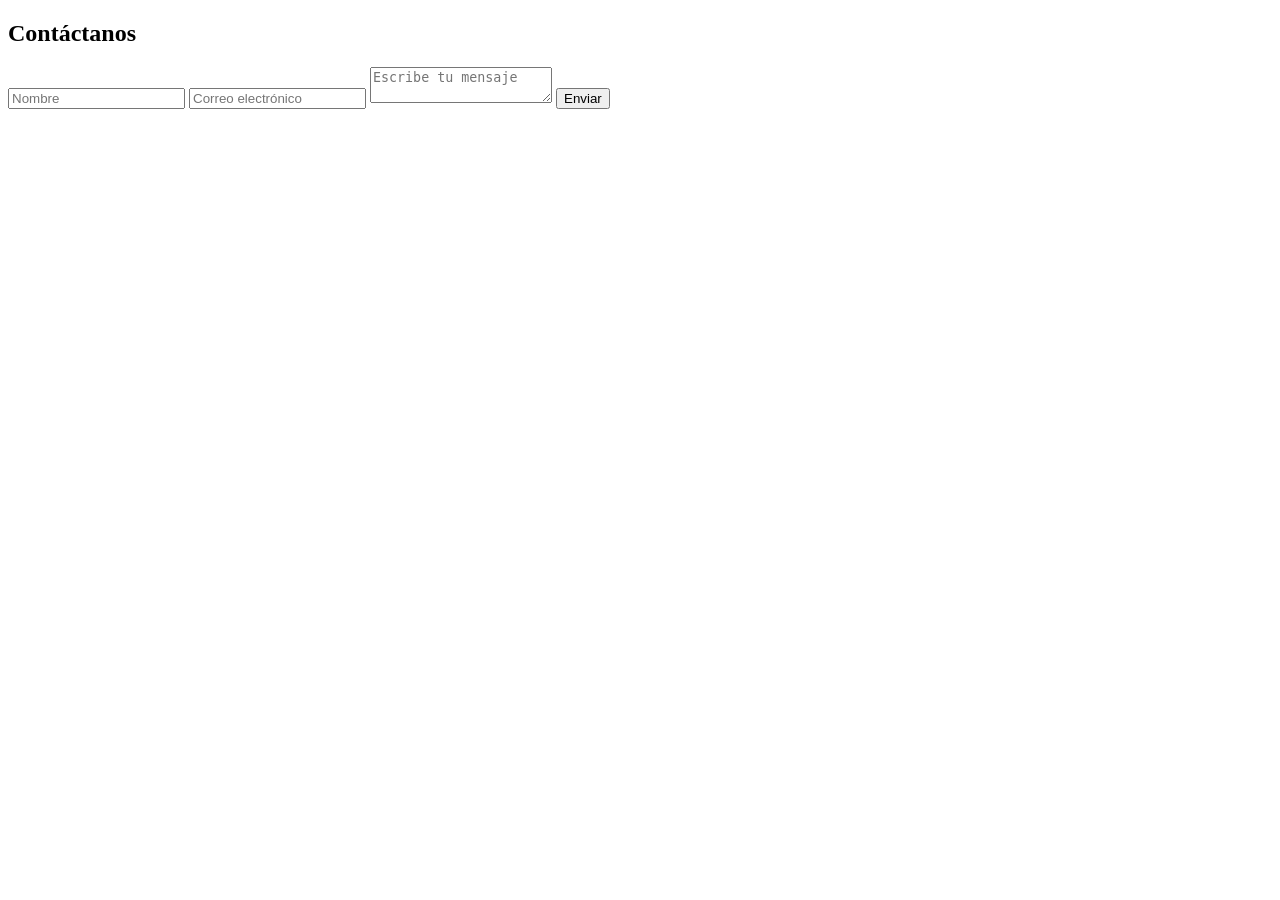
==== contacto.html @ c509b060 "Subiendo AgendaPro completo" ====
<!DOCTYPE html>
<html lang="es">
<head>
  <meta charset="UTF-8">
  <meta name="viewport" content="width=device-width, initial-scale=1.0">
  <title>Contacto | AgendaPro</title>
  <link rel="stylesheet" href="css/styles.css">
</head>
<body>

<section class="contact-section">
  <div class="container contact-box">

    <h2>Contáctanos</h2>

    <form>
      <input type="text" placeholder="Nombre" required>
      <input type="email" placeholder="Correo electrónico" required>
      <textarea placeholder="Escribe tu mensaje"></textarea>
      <button class="btn primary">Enviar</button>
    </form>

  </div>
</section>

</body>
</html>
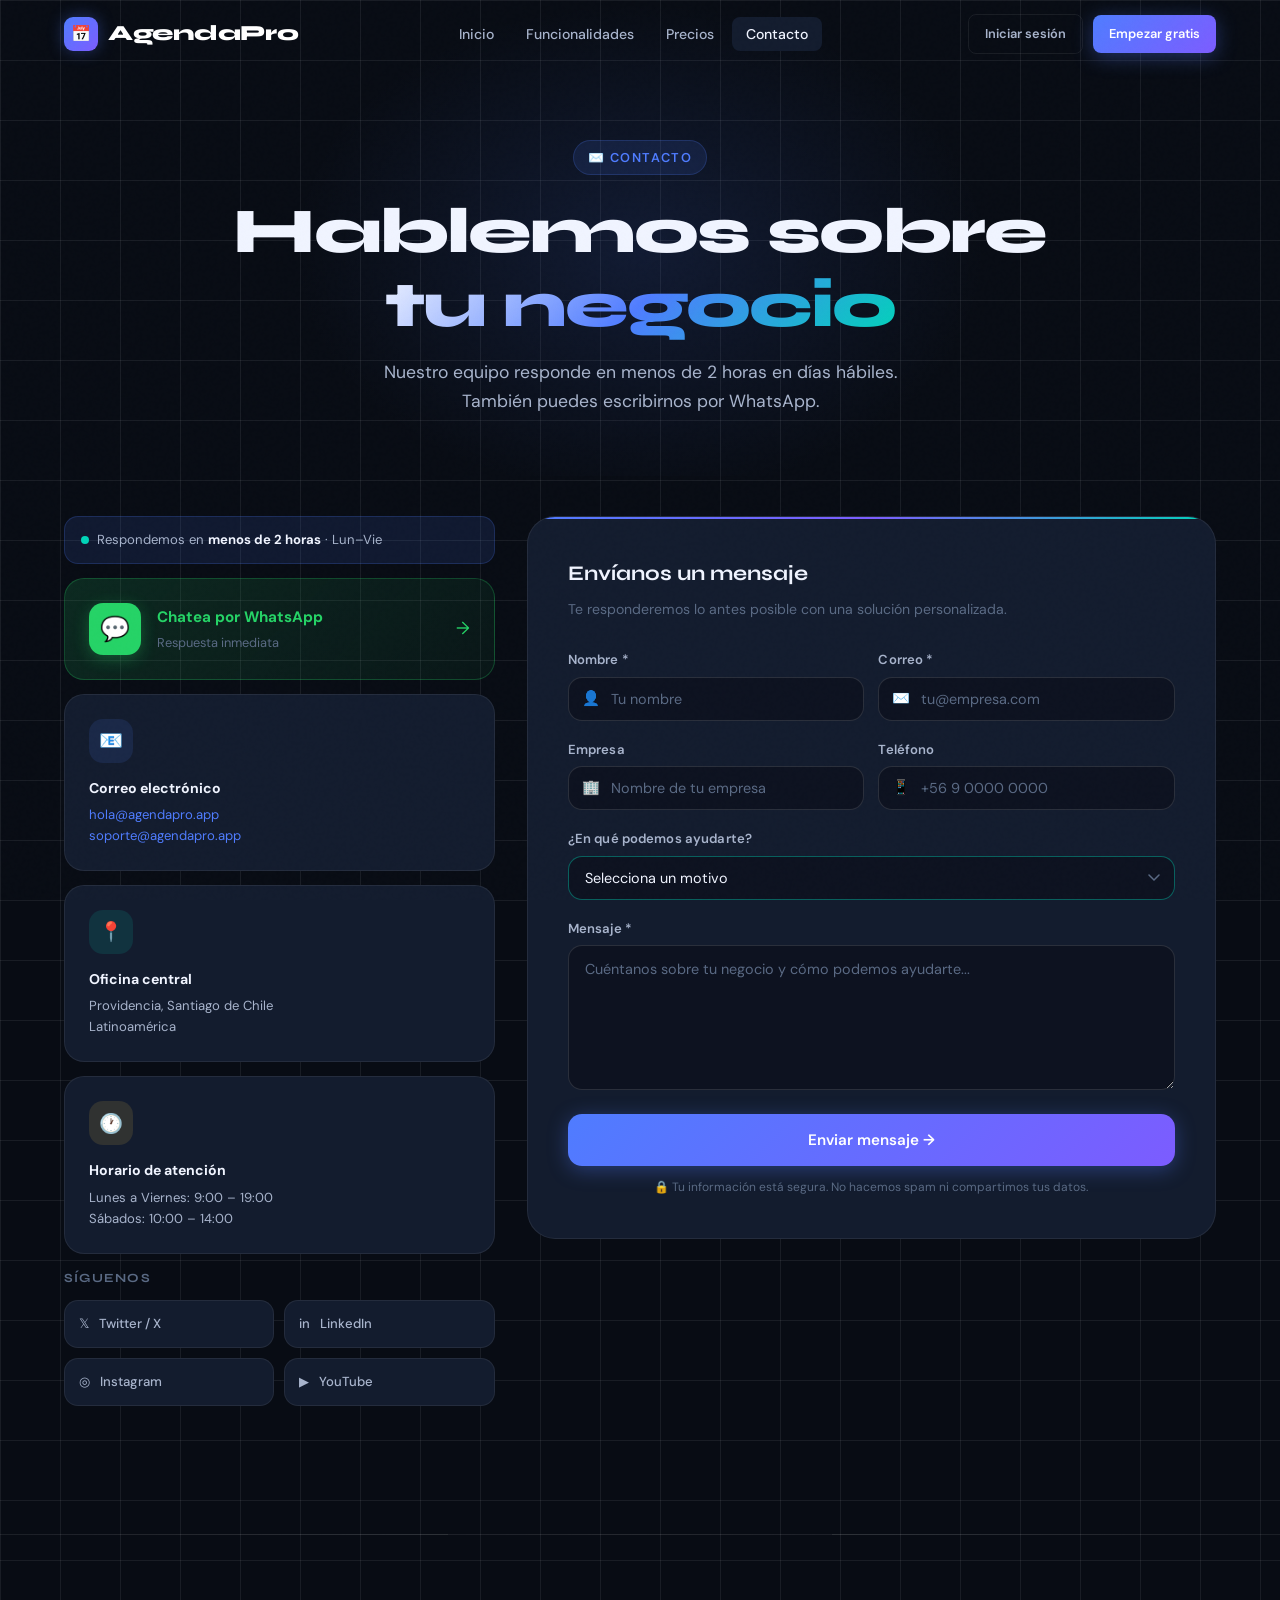
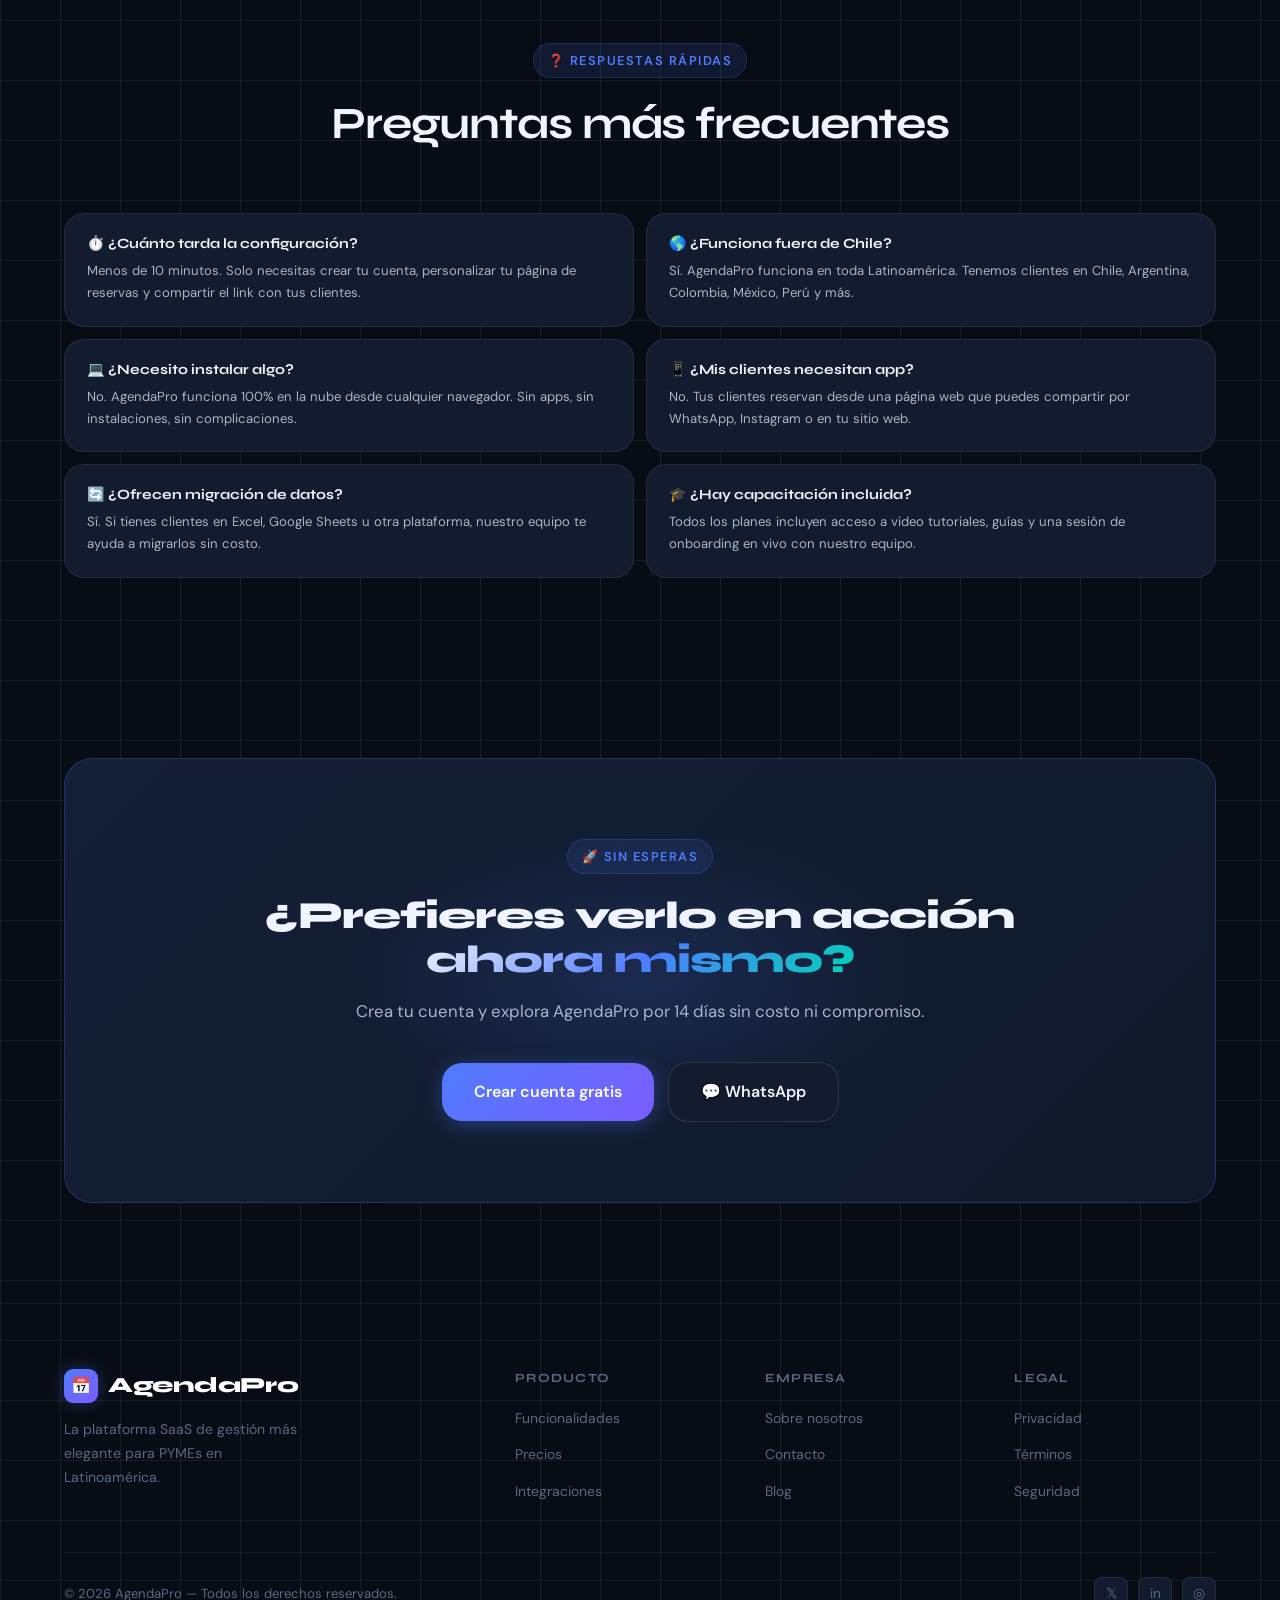
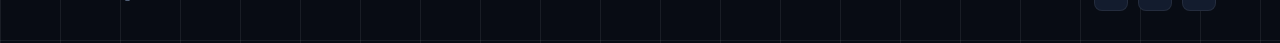
==== commit 6e6780d2: "Actualizacion completa AgendaPro" ====
--- a/contacto.html
+++ b/contacto.html
@@ -1,27 +1,672 @@
 <!DOCTYPE html>
 <html lang="es">
 <head>
-  <meta charset="UTF-8">
-  <meta name="viewport" content="width=device-width, initial-scale=1.0">
-  <title>Contacto | AgendaPro</title>
-  <link rel="stylesheet" href="css/styles.css">
+  <meta charset="UTF-8" />
+  <meta name="viewport" content="width=device-width, initial-scale=1.0" />
+  <title>Contacto — AgendaPro</title>
+  <meta name="description" content="Habla con nuestro equipo. Respondemos en menos de 2 horas." />
+  <link rel="stylesheet" href="css/styles.css" />
+  <link rel="icon" href="data:image/svg+xml,<svg xmlns='http://www.w3.org/2000/svg' viewBox='0 0 100 100'><text y='.9em' font-size='90'>📅</text></svg>" />
+  <style>
+    /* ─── CONTACT PAGE ─── */
+    .contact-hero {
+      padding: 140px 0 60px;
+      text-align: center;
+      position: relative;
+      overflow: hidden;
+    }
+
+    .contact-hero::before {
+      content: ''; position: absolute; top: 0; left: 50%; transform: translateX(-50%);
+      width: 700px; height: 500px;
+      background: radial-gradient(ellipse, rgba(79,124,255,0.13) 0%, transparent 70%);
+      pointer-events: none;
+    }
+
+    .contact-hero h1 {
+      font-size: clamp(2.4rem, 5vw, 4rem);
+      font-weight: 800;
+      letter-spacing: -0.03em;
+      margin-bottom: 16px;
+      position: relative;
+    }
+
+    .contact-hero p {
+      font-size: 1.1rem;
+      color: var(--text-2);
+      max-width: 520px;
+      margin: 0 auto;
+      position: relative;
+    }
+
+    /* Contact Grid */
+    .contact-layout {
+      display: grid;
+      grid-template-columns: 1fr 1.6fr;
+      gap: 32px;
+      align-items: start;
+    }
+
+    /* Sidebar cards */
+    .contact-sidebar {
+      display: flex;
+      flex-direction: column;
+      gap: 14px;
+    }
+
+    .contact-info-card {
+      background: var(--surface);
+      border: 1px solid var(--border);
+      border-radius: var(--radius-lg);
+      padding: 24px;
+      transition: var(--transition);
+    }
+
+    .contact-info-card:hover {
+      border-color: var(--border-2);
+      transform: translateY(-2px);
+    }
+
+    .cic-icon {
+      width: 44px; height: 44px;
+      border-radius: var(--radius);
+      display: flex;
+      align-items: center;
+      justify-content: center;
+      font-size: 1.2rem;
+      margin-bottom: 14px;
+    }
+
+    .cic-icon.blue { background: var(--accent-soft); }
+    .cic-icon.teal { background: var(--teal-soft); }
+    .cic-icon.amber { background: rgba(255,200,79,0.12); }
+    .cic-icon.green { background: rgba(34,197,94,0.12); }
+
+    .cic-title {
+      font-size: 0.88rem;
+      font-weight: 700;
+      color: var(--text);
+      margin-bottom: 4px;
+    }
+
+    .cic-value {
+      font-size: 0.82rem;
+      color: var(--text-2);
+      line-height: 1.6;
+    }
+
+    .cic-value a {
+      color: var(--accent);
+      transition: var(--transition);
+    }
+    .cic-value a:hover { color: var(--text); }
+
+    /* WhatsApp CTA */
+    .whatsapp-card {
+      background: linear-gradient(135deg, rgba(37,211,102,0.15), rgba(37,211,102,0.05));
+      border: 1px solid rgba(37,211,102,0.25);
+      border-radius: var(--radius-lg);
+      padding: 24px;
+      display: flex;
+      align-items: center;
+      gap: 16px;
+      transition: var(--transition);
+      text-decoration: none;
+    }
+
+    .whatsapp-card:hover {
+      transform: translateY(-3px);
+      box-shadow: 0 12px 32px rgba(37,211,102,0.12);
+      border-color: rgba(37,211,102,0.4);
+    }
+
+    .wa-icon {
+      width: 52px; height: 52px;
+      background: #25D366;
+      border-radius: var(--radius);
+      display: flex;
+      align-items: center;
+      justify-content: center;
+      font-size: 1.5rem;
+      flex-shrink: 0;
+      box-shadow: 0 4px 16px rgba(37,211,102,0.3);
+    }
+
+    .wa-text { flex: 1; }
+    .wa-title { font-size: 0.95rem; font-weight: 700; color: #25D366; }
+    .wa-sub { font-size: 0.8rem; color: var(--text-3); margin-top: 2px; }
+
+    .wa-arrow { color: #25D366; font-size: 1.1rem; }
+
+    /* Social media row */
+    .social-row {
+      display: grid;
+      grid-template-columns: 1fr 1fr;
+      gap: 10px;
+    }
+
+    .social-link-card {
+      display: flex;
+      align-items: center;
+      gap: 10px;
+      padding: 12px 14px;
+      background: var(--surface);
+      border: 1px solid var(--border);
+      border-radius: var(--radius);
+      font-size: 0.82rem;
+      font-weight: 500;
+      color: var(--text-2);
+      transition: var(--transition);
+    }
+
+    .social-link-card:hover {
+      border-color: var(--border-2);
+      color: var(--text);
+      transform: translateY(-2px);
+    }
+
+    /* Response time badge */
+    .response-badge {
+      display: flex;
+      align-items: center;
+      gap: 8px;
+      padding: 12px 16px;
+      background: var(--accent-soft);
+      border: 1px solid rgba(79,124,255,0.2);
+      border-radius: var(--radius);
+      font-size: 0.82rem;
+      color: var(--text-2);
+    }
+
+    .response-dot {
+      width: 8px; height: 8px;
+      background: var(--teal);
+      border-radius: 50%;
+      flex-shrink: 0;
+      animation: pulse 2s infinite;
+    }
+
+    /* Form card */
+    .contact-form-card {
+      background: var(--surface);
+      border: 1px solid var(--border);
+      border-radius: var(--radius-xl);
+      padding: 40px;
+      position: relative;
+      overflow: hidden;
+    }
+
+    .contact-form-card::before {
+      content: '';
+      position: absolute;
+      top: 0; left: 0; right: 0;
+      height: 2px;
+      background: linear-gradient(90deg, var(--accent), var(--accent-2), var(--teal));
+    }
+
+    .form-title {
+      font-family: var(--font-display);
+      font-size: 1.3rem;
+      font-weight: 700;
+      margin-bottom: 6px;
+    }
+
+    .form-subtitle {
+      font-size: 0.88rem;
+      color: var(--text-3);
+      margin-bottom: 28px;
+    }
+
+    .form-row {
+      display: grid;
+      grid-template-columns: 1fr 1fr;
+      gap: 14px;
+    }
+
+    .field-error {
+      display: none;
+      font-size: 0.75rem;
+      color: #FF5C5C;
+      margin-top: 4px;
+    }
+
+    .form-submit {
+      width: 100%;
+      padding: 16px 24px;
+      background: linear-gradient(135deg, var(--accent), var(--accent-2));
+      color: var(--white);
+      border-radius: var(--radius);
+      font-size: 0.95rem;
+      font-weight: 600;
+      font-family: var(--font-body);
+      cursor: pointer;
+      transition: var(--transition);
+      border: none;
+      margin-top: 6px;
+      box-shadow: 0 4px 20px var(--accent-glow);
+    }
+
+    .form-submit:hover {
+      transform: translateY(-2px);
+      box-shadow: 0 8px 30px var(--accent-glow);
+    }
+
+    .form-submit:active { transform: translateY(0); }
+
+    .form-disclaimer {
+      text-align: center;
+      font-size: 0.75rem;
+      color: var(--text-3);
+      margin-top: 12px;
+    }
+
+    /* Select */
+    select.form-input {
+      appearance: none;
+      -webkit-appearance: none;
+      background-image: url("data:image/svg+xml,%3Csvg xmlns='http://www.w3.org/2000/svg' width='12' height='8' viewBox='0 0 12 8'%3E%3Cpath d='M1 1l5 5 5-5' stroke='%235A6A84' stroke-width='1.5' fill='none' stroke-linecap='round'/%3E%3C/svg%3E");
+      background-repeat: no-repeat;
+      background-position: right 14px center;
+      padding-right: 36px;
+    }
+
+    select.form-input option { background: var(--surface); color: var(--text); }
+
+    /* FAQ Section */
+    .contact-faq { padding: 80px 0; }
+    .faq-grid { display: grid; grid-template-columns: 1fr 1fr; gap: 12px; }
+    .mini-faq {
+      background: var(--surface);
+      border: 1px solid var(--border);
+      border-radius: var(--radius-lg);
+      padding: 22px;
+      transition: var(--transition);
+    }
+    .mini-faq:hover { border-color: var(--border-2); }
+    .mini-faq h4 {
+      font-size: 0.88rem;
+      font-weight: 700;
+      margin-bottom: 8px;
+      display: flex;
+      align-items: flex-start;
+      gap: 8px;
+    }
+    .mini-faq p { font-size: 0.82rem; color: var(--text-2); line-height: 1.65; }
+
+    @media (max-width: 900px) {
+      .contact-layout { grid-template-columns: 1fr; }
+      .contact-sidebar { order: 2; }
+      .contact-form-card { order: 1; }
+    }
+
+    @media (max-width: 600px) {
+      .form-row { grid-template-columns: 1fr; }
+      .contact-form-card { padding: 24px; }
+      .faq-grid { grid-template-columns: 1fr; }
+      .social-row { grid-template-columns: 1fr; }
+    }
+  </style>
 </head>
-<body>
-
-<section class="contact-section">
-  <div class="container contact-box">
-
-    <h2>Contáctanos</h2>
-
-    <form>
-      <input type="text" placeholder="Nombre" required>
-      <input type="email" placeholder="Correo electrónico" required>
-      <textarea placeholder="Escribe tu mensaje"></textarea>
-      <button class="btn primary">Enviar</button>
-    </form>
-
+<body class="grid-bg noise">
+
+<!-- ─── NAVBAR ─── -->
+<nav class="navbar" id="navbar">
+  <div class="navbar-inner">
+    <a href="index.html" class="nav-logo">
+      <div class="nav-logo-icon">📅</div>
+      AgendaPro
+    </a>
+    <ul class="nav-links">
+      <li><a href="index.html">Inicio</a></li>
+      <li><a href="funcionalidades.html">Funcionalidades</a></li>
+      <li><a href="precios.html">Precios</a></li>
+      <li><a href="contacto.html" class="active">Contacto</a></li>
+    </ul>
+    <div class="nav-actions">
+      <a href="login.html" class="btn btn-ghost btn-sm">Iniciar sesión</a>
+      <a href="precios.html" class="btn btn-primary btn-sm">Empezar gratis</a>
+    </div>
+    <button class="nav-mobile-toggle" aria-label="Menú">
+      <span></span><span></span><span></span>
+    </button>
+  </div>
+</nav>
+
+<div class="mobile-nav" id="mobile-nav">
+  <a href="index.html">Inicio</a>
+  <a href="funcionalidades.html">Funcionalidades</a>
+  <a href="precios.html">Precios</a>
+  <a href="contacto.html">Contacto</a>
+  <div class="mobile-nav-sep"></div>
+  <a href="login.html">Iniciar sesión</a>
+  <a href="precios.html" style="color:var(--accent);font-weight:600;">Empezar gratis →</a>
+</div>
+
+<!-- ─── HERO ─── -->
+<section class="contact-hero">
+  <div class="container">
+    <span class="section-label animate-in">✉️ Contacto</span>
+    <h1 class="animate-in delay-1">Hablemos sobre<br><span class="gradient-text">tu negocio</span></h1>
+    <p class="animate-in delay-2">Nuestro equipo responde en menos de 2 horas en días hábiles. También puedes escribirnos por WhatsApp.</p>
   </div>
 </section>
 
+<!-- ─── CONTACT MAIN ─── -->
+<section class="section" style="padding-top:40px">
+  <div class="container">
+    <div class="contact-layout">
+
+      <!-- Sidebar -->
+      <div class="contact-sidebar animate-in delay-1">
+
+        <!-- Response time -->
+        <div class="response-badge">
+          <div class="response-dot"></div>
+          <span>Respondemos en <strong style="color:var(--text)">menos de 2 horas</strong> · Lun–Vie</span>
+        </div>
+
+        <!-- WhatsApp CTA -->
+        <a href="https://wa.me/56900000000?text=Hola%2C%20me%20interesa%20AgendaPro" target="_blank" class="whatsapp-card">
+          <div class="wa-icon">💬</div>
+          <div class="wa-text">
+            <div class="wa-title">Chatea por WhatsApp</div>
+            <div class="wa-sub">Respuesta inmediata</div>
+          </div>
+          <span class="wa-arrow">→</span>
+        </a>
+
+        <!-- Contact Info Cards -->
+        <div class="contact-info-card">
+          <div class="cic-icon blue">📧</div>
+          <div class="cic-title">Correo electrónico</div>
+          <div class="cic-value">
+            <a href="mailto:hola@agendapro.app">hola@agendapro.app</a><br>
+            <a href="mailto:soporte@agendapro.app">soporte@agendapro.app</a>
+          </div>
+        </div>
+
+        <div class="contact-info-card">
+          <div class="cic-icon teal">📍</div>
+          <div class="cic-title">Oficina central</div>
+          <div class="cic-value">Providencia, Santiago de Chile<br>Latinoamérica</div>
+        </div>
+
+        <div class="contact-info-card">
+          <div class="cic-icon amber">🕐</div>
+          <div class="cic-title">Horario de atención</div>
+          <div class="cic-value">
+            Lunes a Viernes: 9:00 – 19:00<br>
+            Sábados: 10:00 – 14:00
+          </div>
+        </div>
+
+        <!-- Social links -->
+        <div>
+          <div class="footer-col-title" style="margin-bottom:12px;">Síguenos</div>
+          <div class="social-row">
+            <a href="#" class="social-link-card">
+              <span>𝕏</span> Twitter / X
+            </a>
+            <a href="#" class="social-link-card">
+              <span>in</span> LinkedIn
+            </a>
+            <a href="#" class="social-link-card">
+              <span>◎</span> Instagram
+            </a>
+            <a href="#" class="social-link-card">
+              <span>▶</span> YouTube
+            </a>
+          </div>
+        </div>
+
+      </div>
+
+      <!-- Form Card -->
+      <div class="contact-form-card animate-in delay-2">
+        <div class="form-title">Envíanos un mensaje</div>
+        <div class="form-subtitle">Te responderemos lo antes posible con una solución personalizada.</div>
+
+        <form id="contact-form" novalidate>
+
+          <div class="form-row">
+            <div class="form-group">
+              <label class="form-label" for="nombre">Nombre *</label>
+              <div class="input-wrapper">
+                <span class="input-icon">👤</span>
+                <input class="form-input" type="text" id="nombre" name="nombre" placeholder="Tu nombre" required />
+              </div>
+              <span class="field-error" id="error-nombre"></span>
+            </div>
+
+            <div class="form-group">
+              <label class="form-label" for="correo">Correo *</label>
+              <div class="input-wrapper">
+                <span class="input-icon">✉️</span>
+                <input class="form-input" type="email" id="correo" name="correo" placeholder="tu@empresa.com" required />
+              </div>
+              <span class="field-error" id="error-correo"></span>
+            </div>
+          </div>
+
+          <div class="form-row">
+            <div class="form-group">
+              <label class="form-label" for="empresa">Empresa</label>
+              <div class="input-wrapper">
+                <span class="input-icon">🏢</span>
+                <input class="form-input" type="text" id="empresa" name="empresa" placeholder="Nombre de tu empresa" />
+              </div>
+            </div>
+
+            <div class="form-group">
+              <label class="form-label" for="telefono">Teléfono</label>
+              <div class="input-wrapper">
+                <span class="input-icon">📱</span>
+                <input class="form-input" type="tel" id="telefono" name="telefono" placeholder="+56 9 0000 0000" />
+              </div>
+            </div>
+          </div>
+
+          <div class="form-group">
+            <label class="form-label" for="motivo">¿En qué podemos ayudarte?</label>
+            <select class="form-input" id="motivo" name="motivo">
+              <option value="" disabled selected>Selecciona un motivo</option>
+              <option value="demo">Quiero una demo</option>
+              <option value="sales">Información de planes</option>
+              <option value="support">Soporte técnico</option>
+              <option value="partner">Ser partner o revendedor</option>
+              <option value="other">Otro</option>
+            </select>
+          </div>
+
+          <div class="form-group">
+            <label class="form-label" for="mensaje">Mensaje *</label>
+            <textarea class="form-input" id="mensaje" name="mensaje" placeholder="Cuéntanos sobre tu negocio y cómo podemos ayudarte..." rows="5" required></textarea>
+            <span class="field-error" id="error-mensaje"></span>
+          </div>
+
+          <button type="submit" class="form-submit" id="contact-submit">
+            Enviar mensaje →
+          </button>
+
+          <p class="form-disclaimer">
+            🔒 Tu información está segura. No hacemos spam ni compartimos tus datos.
+          </p>
+
+        </form>
+      </div>
+
+    </div>
+  </div>
+</section>
+
+<div class="divider"></div>
+
+<!-- ─── QUICK FAQ ─── -->
+<section class="contact-faq">
+  <div class="container">
+    <div class="section-header">
+      <span class="section-label">❓ Respuestas rápidas</span>
+      <h2>Preguntas más frecuentes</h2>
+    </div>
+
+    <div class="faq-grid">
+      <div class="mini-faq">
+        <h4>⏱️ ¿Cuánto tarda la configuración?</h4>
+        <p>Menos de 10 minutos. Solo necesitas crear tu cuenta, personalizar tu página de reservas y compartir el link con tus clientes.</p>
+      </div>
+      <div class="mini-faq">
+        <h4>🌎 ¿Funciona fuera de Chile?</h4>
+        <p>Sí. AgendaPro funciona en toda Latinoamérica. Tenemos clientes en Chile, Argentina, Colombia, México, Perú y más.</p>
+      </div>
+      <div class="mini-faq">
+        <h4>💻 ¿Necesito instalar algo?</h4>
+        <p>No. AgendaPro funciona 100% en la nube desde cualquier navegador. Sin apps, sin instalaciones, sin complicaciones.</p>
+      </div>
+      <div class="mini-faq">
+        <h4>📱 ¿Mis clientes necesitan app?</h4>
+        <p>No. Tus clientes reservan desde una página web que puedes compartir por WhatsApp, Instagram o en tu sitio web.</p>
+      </div>
+      <div class="mini-faq">
+        <h4>🔄 ¿Ofrecen migración de datos?</h4>
+        <p>Sí. Si tienes clientes en Excel, Google Sheets u otra plataforma, nuestro equipo te ayuda a migrarlos sin costo.</p>
+      </div>
+      <div class="mini-faq">
+        <h4>🎓 ¿Hay capacitación incluida?</h4>
+        <p>Todos los planes incluyen acceso a video tutoriales, guías y una sesión de onboarding en vivo con nuestro equipo.</p>
+      </div>
+    </div>
+  </div>
+</section>
+
+<!-- ─── CTA ─── -->
+<section class="cta-section">
+  <div class="container">
+    <div class="cta-box">
+      <span class="section-label">🚀 Sin esperas</span>
+      <h2>¿Prefieres verlo en acción<br><span class="gradient-text">ahora mismo?</span></h2>
+      <p>Crea tu cuenta y explora AgendaPro por 14 días sin costo ni compromiso.</p>
+      <div class="cta-actions">
+        <a href="precios.html" class="btn btn-primary btn-lg">Crear cuenta gratis</a>
+        <a href="https://wa.me/56900000000" target="_blank" class="btn btn-secondary btn-lg">💬 WhatsApp</a>
+      </div>
+    </div>
+  </div>
+</section>
+
+<!-- ─── FOOTER ─── -->
+<footer class="footer">
+  <div class="container">
+    <div class="footer-grid">
+      <div class="footer-brand">
+        <a href="index.html" class="nav-logo" style="margin-bottom:0">
+          <div class="nav-logo-icon">📅</div>
+          AgendaPro
+        </a>
+        <p>La plataforma SaaS de gestión más elegante para PYMEs en Latinoamérica.</p>
+      </div>
+      <div>
+        <div class="footer-col-title">Producto</div>
+        <ul class="footer-links">
+          <li><a href="funcionalidades.html">Funcionalidades</a></li>
+          <li><a href="precios.html">Precios</a></li>
+          <li><a href="#">Integraciones</a></li>
+        </ul>
+      </div>
+      <div>
+        <div class="footer-col-title">Empresa</div>
+        <ul class="footer-links">
+          <li><a href="#">Sobre nosotros</a></li>
+          <li><a href="contacto.html">Contacto</a></li>
+          <li><a href="#">Blog</a></li>
+        </ul>
+      </div>
+      <div>
+        <div class="footer-col-title">Legal</div>
+        <ul class="footer-links">
+          <li><a href="#">Privacidad</a></li>
+          <li><a href="#">Términos</a></li>
+          <li><a href="#">Seguridad</a></li>
+        </ul>
+      </div>
+    </div>
+    <div class="footer-bottom">
+      <span>© 2026 AgendaPro — Todos los derechos reservados.</span>
+      <div class="footer-socials">
+        <a href="#" class="social-btn">𝕏</a>
+        <a href="#" class="social-btn">in</a>
+        <a href="#" class="social-btn">◎</a>
+      </div>
+    </div>
+  </div>
+</footer>
+
+<script src="js/main.js"></script>
+<script>
+  // Enhanced contact form
+  const form = document.getElementById('contact-form');
+  const submitBtn = document.getElementById('contact-submit');
+
+  form?.addEventListener('submit', (e) => {
+    e.preventDefault();
+
+    const nombre = document.getElementById('nombre');
+    const correo = document.getElementById('correo');
+    const mensaje = document.getElementById('mensaje');
+
+    let valid = true;
+
+    [nombre, correo, mensaje].forEach(input => {
+      const err = document.getElementById('error-' + input.id);
+      const val = input.value.trim();
+
+      if (!val) {
+        input.classList.add('error');
+        if (err) { err.textContent = 'Este campo es requerido'; err.style.display = 'block'; }
+        valid = false;
+      } else if (input.type === 'email' && !/^[^\s@]+@[^\s@]+\.[^\s@]+$/.test(val)) {
+        input.classList.add('error');
+        if (err) { err.textContent = 'Ingresa un email válido'; err.style.display = 'block'; }
+        valid = false;
+      } else {
+        input.classList.remove('error');
+        if (err) { err.textContent = ''; err.style.display = 'none'; }
+      }
+    });
+
+    if (valid) {
+      submitBtn.disabled = true;
+      submitBtn.innerHTML = '<span style="display:inline-block;animation:spin 1s linear infinite">⟳</span> Enviando...';
+
+      setTimeout(() => {
+        submitBtn.innerHTML = '✓ Mensaje enviado — te contactaremos pronto';
+        submitBtn.style.background = 'linear-gradient(135deg, #00D4B8, #00A896)';
+        submitBtn.style.boxShadow = '0 4px 20px rgba(0,212,184,0.3)';
+        form.reset();
+        setTimeout(() => {
+          submitBtn.disabled = false;
+          submitBtn.innerHTML = 'Enviar otro mensaje →';
+          submitBtn.style.background = '';
+          submitBtn.style.boxShadow = '';
+        }, 4000);
+      }, 1200);
+    }
+  });
+
+  // Live validation
+  ['nombre','correo','mensaje'].forEach(id => {
+    const input = document.getElementById(id);
+    input?.addEventListener('input', () => {
+      if (input.classList.contains('error') && input.value.trim()) {
+        input.classList.remove('error');
+        const err = document.getElementById('error-' + id);
+        if (err) { err.textContent = ''; err.style.display = 'none'; }
+      }
+    });
+  });
+</script>
+
+<style>
+  @keyframes spin { to { transform: rotate(360deg); } }
+</style>
 </body>
 </html>
--- a/css/styles.css
+++ b/css/styles.css
@@ -0,0 +1,1466 @@
+/* ============================================
+   AGENDAPRO — PREMIUM SAAS DESIGN SYSTEM
+   ============================================ */
+
+@import url('https://fonts.googleapis.com/css2?family=Syne:wght@400;500;600;700;800&family=DM+Sans:ital,opsz,wght@0,9..40,300;0,9..40,400;0,9..40,500;0,9..40,600;1,9..40,300&display=swap');
+
+/* ─── CSS VARIABLES ─── */
+:root {
+  --bg:          #080C14;
+  --bg-2:        #0D1220;
+  --bg-3:        #111827;
+  --surface:     #131C2E;
+  --surface-2:   #1A2540;
+  --border:      rgba(255,255,255,0.07);
+  --border-2:    rgba(255,255,255,0.12);
+
+  --accent:      #4F7CFF;
+  --accent-2:    #7C5CFF;
+  --accent-glow: rgba(79,124,255,0.35);
+  --accent-soft: rgba(79,124,255,0.12);
+  --teal:        #00D4B8;
+  --teal-soft:   rgba(0,212,184,0.12);
+
+  --text:        #F0F4FF;
+  --text-2:      #A8B4CC;
+  --text-3:      #5A6A84;
+  --white:       #FFFFFF;
+
+  --radius-sm:   8px;
+  --radius:      14px;
+  --radius-lg:   20px;
+  --radius-xl:   28px;
+
+  --shadow-sm:   0 2px 12px rgba(0,0,0,0.3);
+  --shadow:      0 8px 32px rgba(0,0,0,0.4);
+  --shadow-lg:   0 24px 64px rgba(0,0,0,0.5);
+  --glow:        0 0 40px rgba(79,124,255,0.25);
+
+  --font-display: 'Syne', sans-serif;
+  --font-body:    'DM Sans', sans-serif;
+
+  --transition:  all 0.25s cubic-bezier(0.4,0,0.2,1);
+  --transition-slow: all 0.4s cubic-bezier(0.4,0,0.2,1);
+}
+
+/* ─── RESET & BASE ─── */
+*, *::before, *::after { box-sizing: border-box; margin: 0; padding: 0; }
+
+html { scroll-behavior: smooth; font-size: 16px; }
+
+body {
+  background: var(--bg);
+  color: var(--text);
+  font-family: var(--font-body);
+  font-size: 1rem;
+  line-height: 1.65;
+  -webkit-font-smoothing: antialiased;
+  overflow-x: hidden;
+}
+
+img, video { display: block; max-width: 100%; }
+a { color: inherit; text-decoration: none; }
+ul { list-style: none; }
+button { cursor: pointer; border: none; background: none; font-family: inherit; }
+input, textarea, select { font-family: inherit; }
+
+/* ─── SCROLLBAR ─── */
+::-webkit-scrollbar { width: 6px; }
+::-webkit-scrollbar-track { background: var(--bg-2); }
+::-webkit-scrollbar-thumb { background: var(--surface-2); border-radius: 3px; }
+
+/* ─── GRID BACKGROUND ─── */
+.grid-bg {
+  background-image:
+    linear-gradient(var(--border) 1px, transparent 1px),
+    linear-gradient(90deg, var(--border) 1px, transparent 1px);
+  background-size: 60px 60px;
+}
+
+/* ─── NOISE TEXTURE ─── */
+.noise::after {
+  content: '';
+  position: fixed;
+  inset: 0;
+  background-image: url("data:image/svg+xml,%3Csvg viewBox='0 0 256 256' xmlns='http://www.w3.org/2000/svg'%3E%3Cfilter id='noise'%3E%3CfeTurbulence type='fractalNoise' baseFrequency='0.9' numOctaves='4' stitchTiles='stitch'/%3E%3C/filter%3E%3Crect width='100%25' height='100%25' filter='url(%23noise)' opacity='0.035'/%3E%3C/svg%3E");
+  pointer-events: none;
+  z-index: 9999;
+  opacity: .4;
+}
+
+/* ─── CONTAINER ─── */
+.container {
+  width: 100%;
+  max-width: 1200px;
+  margin: 0 auto;
+  padding: 0 24px;
+}
+
+/* ─── TYPOGRAPHY ─── */
+h1, h2, h3, h4 {
+  font-family: var(--font-display);
+  line-height: 1.15;
+  color: var(--text);
+}
+
+.display-xl {
+  font-size: clamp(2.6rem, 6vw, 4.8rem);
+  font-weight: 800;
+  letter-spacing: -0.03em;
+}
+
+.display-lg {
+  font-size: clamp(2rem, 4vw, 3.2rem);
+  font-weight: 700;
+  letter-spacing: -0.025em;
+}
+
+.display-md {
+  font-size: clamp(1.5rem, 3vw, 2.2rem);
+  font-weight: 700;
+  letter-spacing: -0.02em;
+}
+
+.gradient-text {
+  background: linear-gradient(135deg, var(--text) 0%, var(--accent) 50%, var(--teal) 100%);
+  -webkit-background-clip: text;
+  -webkit-text-fill-color: transparent;
+  background-clip: text;
+}
+
+.section-label {
+  display: inline-flex;
+  align-items: center;
+  gap: 8px;
+  font-size: 0.8rem;
+  font-weight: 600;
+  letter-spacing: 0.12em;
+  text-transform: uppercase;
+  color: var(--accent);
+  background: var(--accent-soft);
+  border: 1px solid rgba(79,124,255,0.2);
+  padding: 6px 14px;
+  border-radius: 100px;
+  margin-bottom: 20px;
+}
+
+/* ─── BUTTONS ─── */
+.btn {
+  display: inline-flex;
+  align-items: center;
+  justify-content: center;
+  gap: 8px;
+  padding: 12px 24px;
+  border-radius: var(--radius);
+  font-size: 0.9rem;
+  font-weight: 600;
+  font-family: var(--font-body);
+  transition: var(--transition);
+  white-space: nowrap;
+  position: relative;
+  overflow: hidden;
+}
+
+.btn-primary {
+  background: linear-gradient(135deg, var(--accent) 0%, var(--accent-2) 100%);
+  color: var(--white);
+  box-shadow: 0 4px 20px var(--accent-glow);
+}
+.btn-primary::before {
+  content: '';
+  position: absolute;
+  inset: 0;
+  background: linear-gradient(135deg, rgba(255,255,255,0.1), transparent);
+  opacity: 0;
+  transition: var(--transition);
+}
+.btn-primary:hover { transform: translateY(-2px); box-shadow: 0 8px 30px var(--accent-glow); }
+.btn-primary:hover::before { opacity: 1; }
+.btn-primary:active { transform: translateY(0); }
+
+.btn-secondary {
+  background: var(--surface);
+  color: var(--text);
+  border: 1px solid var(--border-2);
+}
+.btn-secondary:hover {
+  background: var(--surface-2);
+  border-color: rgba(79,124,255,0.3);
+  transform: translateY(-2px);
+}
+
+.btn-ghost {
+  background: transparent;
+  color: var(--text-2);
+  border: 1px solid var(--border);
+}
+.btn-ghost:hover { color: var(--text); border-color: var(--border-2); background: var(--surface); }
+
+.btn-lg { padding: 16px 32px; font-size: 1rem; border-radius: var(--radius-lg); }
+.btn-sm { padding: 8px 16px; font-size: 0.8rem; border-radius: var(--radius-sm); }
+
+/* ─── NAVBAR ─── */
+.navbar {
+  position: fixed;
+  top: 0; left: 0; right: 0;
+  z-index: 1000;
+  padding: 0;
+  transition: var(--transition);
+}
+
+.navbar-inner {
+  display: flex;
+  align-items: center;
+  justify-content: space-between;
+  height: 68px;
+  padding: 0 24px;
+  max-width: 1200px;
+  margin: 0 auto;
+}
+
+.navbar.scrolled {
+  background: rgba(8,12,20,0.85);
+  backdrop-filter: blur(20px);
+  -webkit-backdrop-filter: blur(20px);
+  border-bottom: 1px solid var(--border);
+}
+
+.nav-logo {
+  display: flex;
+  align-items: center;
+  gap: 10px;
+  font-family: var(--font-display);
+  font-weight: 800;
+  font-size: 1.35rem;
+  color: var(--white);
+  letter-spacing: -0.02em;
+}
+
+.nav-logo-icon {
+  width: 34px; height: 34px;
+  background: linear-gradient(135deg, var(--accent), var(--accent-2));
+  border-radius: 9px;
+  display: flex;
+  align-items: center;
+  justify-content: center;
+  font-size: 1rem;
+  box-shadow: 0 0 16px var(--accent-glow);
+}
+
+.nav-links {
+  display: flex;
+  align-items: center;
+  gap: 4px;
+}
+
+.nav-links a {
+  padding: 8px 14px;
+  color: var(--text-2);
+  font-size: 0.88rem;
+  font-weight: 500;
+  border-radius: var(--radius-sm);
+  transition: var(--transition);
+}
+
+.nav-links a:hover, .nav-links a.active {
+  color: var(--text);
+  background: var(--surface);
+}
+
+.nav-actions {
+  display: flex;
+  align-items: center;
+  gap: 10px;
+}
+
+.nav-mobile-toggle {
+  display: none;
+  width: 36px; height: 36px;
+  flex-direction: column;
+  align-items: center;
+  justify-content: center;
+  gap: 5px;
+  border-radius: var(--radius-sm);
+  background: var(--surface);
+  border: 1px solid var(--border);
+  transition: var(--transition);
+}
+
+.nav-mobile-toggle span {
+  width: 18px; height: 2px;
+  background: var(--text-2);
+  border-radius: 2px;
+  transition: var(--transition);
+}
+
+.nav-mobile-toggle:hover { background: var(--surface-2); }
+.nav-mobile-toggle:hover span { background: var(--text); }
+
+/* ─── HERO ─── */
+.hero-section {
+  position: relative;
+  min-height: 100vh;
+  display: flex;
+  align-items: center;
+  padding: 120px 0 80px;
+  overflow: hidden;
+}
+
+.hero-glow {
+  position: absolute;
+  width: 600px; height: 600px;
+  border-radius: 50%;
+  filter: blur(120px);
+  pointer-events: none;
+}
+.hero-glow-1 {
+  background: radial-gradient(circle, rgba(79,124,255,0.18) 0%, transparent 70%);
+  top: -100px; left: -100px;
+}
+.hero-glow-2 {
+  background: radial-gradient(circle, rgba(124,92,255,0.15) 0%, transparent 70%);
+  top: 50%; right: -200px;
+  transform: translateY(-50%);
+}
+.hero-glow-3 {
+  background: radial-gradient(circle, rgba(0,212,184,0.1) 0%, transparent 70%);
+  bottom: -100px; left: 30%;
+}
+
+.hero-grid {
+  display: grid;
+  grid-template-columns: 1fr 1fr;
+  gap: 60px;
+  align-items: center;
+}
+
+.hero-badge {
+  display: inline-flex;
+  align-items: center;
+  gap: 8px;
+  padding: 6px 14px 6px 6px;
+  background: var(--surface);
+  border: 1px solid var(--border-2);
+  border-radius: 100px;
+  font-size: 0.78rem;
+  font-weight: 500;
+  color: var(--text-2);
+  margin-bottom: 24px;
+}
+
+.hero-badge-dot {
+  width: 22px; height: 22px;
+  background: linear-gradient(135deg, var(--accent), var(--teal));
+  border-radius: 50%;
+  display: flex;
+  align-items: center;
+  justify-content: center;
+  font-size: 0.7rem;
+}
+
+.hero-title {
+  font-size: clamp(2.8rem, 5.5vw, 4.4rem);
+  font-weight: 800;
+  letter-spacing: -0.03em;
+  line-height: 1.1;
+  margin-bottom: 20px;
+}
+
+.hero-desc {
+  font-size: 1.1rem;
+  color: var(--text-2);
+  max-width: 480px;
+  margin-bottom: 36px;
+  line-height: 1.7;
+}
+
+.hero-cta {
+  display: flex;
+  align-items: center;
+  gap: 14px;
+  flex-wrap: wrap;
+}
+
+.hero-social-proof {
+  display: flex;
+  align-items: center;
+  gap: 12px;
+  margin-top: 36px;
+  padding-top: 28px;
+  border-top: 1px solid var(--border);
+}
+
+.avatars {
+  display: flex;
+}
+.avatar {
+  width: 34px; height: 34px;
+  border-radius: 50%;
+  border: 2px solid var(--bg);
+  margin-left: -8px;
+  background: linear-gradient(135deg, var(--surface-2), var(--accent));
+  font-size: 0.7rem;
+  display: flex;
+  align-items: center;
+  justify-content: center;
+  font-weight: 600;
+}
+.avatar:first-child { margin-left: 0; }
+
+.social-proof-text { font-size: 0.85rem; color: var(--text-2); }
+.social-proof-text strong { color: var(--text); }
+
+/* ─── DASHBOARD CARD (hero) ─── */
+.hero-visual {
+  position: relative;
+}
+
+.dashboard-preview {
+  background: var(--surface);
+  border: 1px solid var(--border-2);
+  border-radius: var(--radius-xl);
+  padding: 24px;
+  box-shadow: var(--shadow-lg), var(--glow);
+  position: relative;
+  overflow: hidden;
+}
+
+.dashboard-preview::before {
+  content: '';
+  position: absolute;
+  top: 0; left: 0; right: 0;
+  height: 1px;
+  background: linear-gradient(90deg, transparent, rgba(79,124,255,0.5), transparent);
+}
+
+.dash-header {
+  display: flex;
+  align-items: center;
+  justify-content: space-between;
+  margin-bottom: 20px;
+}
+
+.dash-title {
+  font-family: var(--font-display);
+  font-weight: 700;
+  font-size: 0.95rem;
+}
+
+.dash-status {
+  display: flex;
+  align-items: center;
+  gap: 6px;
+  font-size: 0.75rem;
+  color: var(--teal);
+  background: var(--teal-soft);
+  padding: 4px 10px;
+  border-radius: 100px;
+}
+.dash-status-dot {
+  width: 6px; height: 6px;
+  background: var(--teal);
+  border-radius: 50%;
+  animation: pulse 2s infinite;
+}
+
+.dash-stats {
+  display: grid;
+  grid-template-columns: repeat(3,1fr);
+  gap: 12px;
+  margin-bottom: 20px;
+}
+
+.dash-stat {
+  background: var(--bg-2);
+  border: 1px solid var(--border);
+  border-radius: var(--radius);
+  padding: 16px 14px;
+  text-align: center;
+}
+
+.dash-stat-num {
+  font-family: var(--font-display);
+  font-size: 1.4rem;
+  font-weight: 700;
+  color: var(--text);
+  display: block;
+}
+
+.dash-stat-label {
+  font-size: 0.72rem;
+  color: var(--text-3);
+  margin-top: 4px;
+  display: block;
+}
+
+.dash-stat-change {
+  font-size: 0.7rem;
+  color: var(--teal);
+  display: block;
+  margin-top: 2px;
+}
+
+.dash-chart {
+  background: var(--bg-2);
+  border: 1px solid var(--border);
+  border-radius: var(--radius);
+  padding: 16px;
+  margin-bottom: 16px;
+}
+
+.chart-label {
+  font-size: 0.75rem;
+  color: var(--text-3);
+  margin-bottom: 12px;
+}
+
+.chart-bars {
+  display: flex;
+  align-items: flex-end;
+  gap: 6px;
+  height: 60px;
+}
+
+.bar {
+  flex: 1;
+  border-radius: 4px 4px 0 0;
+  transition: var(--transition);
+  background: var(--accent-soft);
+  border: 1px solid rgba(79,124,255,0.2);
+}
+.bar.active { background: linear-gradient(180deg, var(--accent), var(--accent-2)); border-color: var(--accent); }
+
+.dash-appointments {
+  display: flex;
+  flex-direction: column;
+  gap: 8px;
+}
+
+.appointment-row {
+  display: flex;
+  align-items: center;
+  justify-content: space-between;
+  padding: 10px 12px;
+  background: var(--bg-2);
+  border: 1px solid var(--border);
+  border-radius: var(--radius-sm);
+  font-size: 0.8rem;
+}
+
+.appt-client { font-weight: 500; color: var(--text); }
+.appt-time { color: var(--text-3); }
+.appt-badge {
+  padding: 2px 8px;
+  border-radius: 100px;
+  font-size: 0.68rem;
+  font-weight: 600;
+}
+.appt-badge.confirmed { background: rgba(0,212,184,0.15); color: var(--teal); }
+.appt-badge.pending { background: rgba(255,200,79,0.15); color: #FFC84F; }
+
+/* ─── FLOATING CARDS ─── */
+.floating-card {
+  position: absolute;
+  background: var(--surface);
+  border: 1px solid var(--border-2);
+  border-radius: var(--radius);
+  padding: 12px 16px;
+  box-shadow: var(--shadow);
+  font-size: 0.8rem;
+  white-space: nowrap;
+  animation: float 4s ease-in-out infinite;
+}
+
+.floating-card-1 {
+  top: -20px; right: -30px;
+  animation-delay: 0s;
+}
+.floating-card-2 {
+  bottom: 40px; left: -40px;
+  animation-delay: -2s;
+}
+
+.fc-icon { margin-right: 6px; }
+.fc-value { font-weight: 700; color: var(--text); }
+.fc-label { color: var(--text-3); font-size: 0.72rem; }
+
+/* ─── SECTIONS COMMON ─── */
+.section {
+  padding: 100px 0;
+}
+
+.section-header {
+  text-align: center;
+  margin-bottom: 64px;
+}
+
+.section-header h2 {
+  font-size: clamp(1.8rem, 3.5vw, 2.8rem);
+  font-weight: 700;
+  letter-spacing: -0.025em;
+  margin-bottom: 16px;
+}
+
+.section-header p {
+  font-size: 1.05rem;
+  color: var(--text-2);
+  max-width: 500px;
+  margin: 0 auto;
+}
+
+/* ─── FEATURES CARDS ─── */
+.features-grid {
+  display: grid;
+  grid-template-columns: repeat(3, 1fr);
+  gap: 20px;
+}
+
+.feature-card {
+  background: var(--surface);
+  border: 1px solid var(--border);
+  border-radius: var(--radius-lg);
+  padding: 28px;
+  transition: var(--transition);
+  position: relative;
+  overflow: hidden;
+}
+
+.feature-card::before {
+  content: '';
+  position: absolute;
+  inset: 0;
+  background: linear-gradient(135deg, var(--accent-soft) 0%, transparent 60%);
+  opacity: 0;
+  transition: var(--transition);
+}
+
+.feature-card:hover {
+  border-color: rgba(79,124,255,0.3);
+  transform: translateY(-4px);
+  box-shadow: var(--shadow), var(--glow);
+}
+.feature-card:hover::before { opacity: 1; }
+
+.feature-icon {
+  width: 48px; height: 48px;
+  background: var(--accent-soft);
+  border: 1px solid rgba(79,124,255,0.2);
+  border-radius: var(--radius);
+  display: flex;
+  align-items: center;
+  justify-content: center;
+  font-size: 1.3rem;
+  margin-bottom: 18px;
+  position: relative;
+}
+
+.feature-card h3 {
+  font-size: 1rem;
+  font-weight: 700;
+  margin-bottom: 10px;
+  position: relative;
+}
+
+.feature-card p {
+  font-size: 0.88rem;
+  color: var(--text-2);
+  line-height: 1.65;
+  position: relative;
+}
+
+.feature-tag {
+  display: inline-block;
+  margin-top: 14px;
+  font-size: 0.72rem;
+  color: var(--accent);
+  font-weight: 600;
+  position: relative;
+}
+
+/* ─── METRICS STRIP ─── */
+.metrics-strip {
+  background: var(--surface);
+  border-top: 1px solid var(--border);
+  border-bottom: 1px solid var(--border);
+  padding: 48px 0;
+}
+
+.metrics-grid {
+  display: grid;
+  grid-template-columns: repeat(4, 1fr);
+  gap: 0;
+}
+
+.metric-item {
+  text-align: center;
+  padding: 0 24px;
+  border-right: 1px solid var(--border);
+}
+.metric-item:last-child { border-right: none; }
+
+.metric-num {
+  font-family: var(--font-display);
+  font-size: 2.4rem;
+  font-weight: 800;
+  letter-spacing: -0.03em;
+  color: var(--white);
+  display: block;
+}
+
+.metric-label {
+  font-size: 0.85rem;
+  color: var(--text-3);
+  margin-top: 4px;
+}
+
+/* ─── PRICING SECTION ─── */
+.pricing-grid {
+  display: grid;
+  grid-template-columns: repeat(3, 1fr);
+  gap: 20px;
+  align-items: start;
+}
+
+.pricing-card {
+  background: var(--surface);
+  border: 1px solid var(--border);
+  border-radius: var(--radius-xl);
+  padding: 36px;
+  position: relative;
+  transition: var(--transition);
+}
+
+.pricing-card:hover {
+  transform: translateY(-4px);
+  box-shadow: var(--shadow-lg);
+}
+
+.pricing-card.featured {
+  background: linear-gradient(160deg, #141F38 0%, #0F1929 100%);
+  border-color: rgba(79,124,255,0.35);
+  box-shadow: var(--shadow-lg), var(--glow);
+  transform: scale(1.03);
+}
+
+.pricing-card.featured:hover {
+  transform: scale(1.03) translateY(-4px);
+}
+
+.featured-badge {
+  position: absolute;
+  top: -14px;
+  left: 50%;
+  transform: translateX(-50%);
+  background: linear-gradient(135deg, var(--accent), var(--accent-2));
+  color: var(--white);
+  font-size: 0.72rem;
+  font-weight: 700;
+  letter-spacing: 0.05em;
+  text-transform: uppercase;
+  padding: 4px 16px;
+  border-radius: 100px;
+  white-space: nowrap;
+}
+
+.plan-name {
+  font-family: var(--font-display);
+  font-size: 0.85rem;
+  font-weight: 700;
+  letter-spacing: 0.08em;
+  text-transform: uppercase;
+  color: var(--text-3);
+  margin-bottom: 8px;
+}
+
+.plan-price {
+  display: flex;
+  align-items: baseline;
+  gap: 4px;
+  margin-bottom: 6px;
+}
+
+.price-currency { font-size: 1.2rem; font-weight: 600; color: var(--text-2); margin-top: 4px; }
+.price-amount {
+  font-family: var(--font-display);
+  font-size: 3rem;
+  font-weight: 800;
+  letter-spacing: -0.04em;
+  color: var(--white);
+}
+.price-period { font-size: 0.85rem; color: var(--text-3); }
+
+.plan-desc {
+  font-size: 0.85rem;
+  color: var(--text-3);
+  margin-bottom: 28px;
+  padding-bottom: 24px;
+  border-bottom: 1px solid var(--border);
+}
+
+.plan-features {
+  display: flex;
+  flex-direction: column;
+  gap: 11px;
+  margin-bottom: 32px;
+}
+
+.plan-feature {
+  display: flex;
+  align-items: center;
+  gap: 10px;
+  font-size: 0.87rem;
+  color: var(--text-2);
+}
+
+.feature-check {
+  width: 18px; height: 18px;
+  background: var(--accent-soft);
+  border: 1px solid rgba(79,124,255,0.25);
+  border-radius: 50%;
+  display: flex;
+  align-items: center;
+  justify-content: center;
+  font-size: 0.65rem;
+  color: var(--accent);
+  flex-shrink: 0;
+}
+.feature-check.teal { background: var(--teal-soft); border-color: rgba(0,212,184,0.25); color: var(--teal); }
+
+/* ─── TESTIMONIALS ─── */
+.testimonials-grid {
+  display: grid;
+  grid-template-columns: repeat(3, 1fr);
+  gap: 20px;
+}
+
+.testimonial-card {
+  background: var(--surface);
+  border: 1px solid var(--border);
+  border-radius: var(--radius-lg);
+  padding: 28px;
+  transition: var(--transition);
+}
+
+.testimonial-card:hover {
+  border-color: var(--border-2);
+  transform: translateY(-2px);
+}
+
+.testimonial-stars {
+  color: #FFC84F;
+  font-size: 0.85rem;
+  margin-bottom: 14px;
+  letter-spacing: 2px;
+}
+
+.testimonial-text {
+  font-size: 0.9rem;
+  color: var(--text-2);
+  line-height: 1.7;
+  margin-bottom: 20px;
+}
+
+.testimonial-author {
+  display: flex;
+  align-items: center;
+  gap: 12px;
+}
+
+.author-avatar {
+  width: 40px; height: 40px;
+  border-radius: 50%;
+  background: linear-gradient(135deg, var(--accent), var(--accent-2));
+  display: flex;
+  align-items: center;
+  justify-content: center;
+  font-size: 0.85rem;
+  font-weight: 700;
+  color: var(--white);
+  flex-shrink: 0;
+}
+
+.author-name { font-size: 0.88rem; font-weight: 600; }
+.author-role { font-size: 0.78rem; color: var(--text-3); }
+
+/* ─── CTA SECTION ─── */
+.cta-section {
+  padding: 100px 0;
+}
+
+.cta-box {
+  background: linear-gradient(135deg, #141F38, #0F1929);
+  border: 1px solid rgba(79,124,255,0.25);
+  border-radius: var(--radius-xl);
+  padding: 80px 60px;
+  text-align: center;
+  position: relative;
+  overflow: hidden;
+}
+
+.cta-box::before {
+  content: '';
+  position: absolute;
+  top: 50%; left: 50%;
+  transform: translate(-50%, -50%);
+  width: 600px; height: 300px;
+  background: radial-gradient(ellipse, rgba(79,124,255,0.15) 0%, transparent 70%);
+  pointer-events: none;
+}
+
+.cta-box h2 {
+  font-size: clamp(1.8rem, 3vw, 2.6rem);
+  font-weight: 800;
+  letter-spacing: -0.025em;
+  margin-bottom: 16px;
+  position: relative;
+}
+
+.cta-box p {
+  font-size: 1.05rem;
+  color: var(--text-2);
+  margin-bottom: 36px;
+  position: relative;
+}
+
+.cta-actions {
+  display: flex;
+  align-items: center;
+  justify-content: center;
+  gap: 14px;
+  flex-wrap: wrap;
+  position: relative;
+}
+
+/* ─── FOOTER ─── */
+.footer {
+  border-top: 1px solid var(--border);
+  padding: 64px 0 32px;
+}
+
+.footer-grid {
+  display: grid;
+  grid-template-columns: 2fr 1fr 1fr 1fr;
+  gap: 48px;
+  margin-bottom: 48px;
+}
+
+.footer-brand p {
+  font-size: 0.88rem;
+  color: var(--text-3);
+  margin-top: 14px;
+  max-width: 240px;
+  line-height: 1.7;
+}
+
+.footer-col-title {
+  font-family: var(--font-display);
+  font-size: 0.78rem;
+  font-weight: 700;
+  letter-spacing: 0.1em;
+  text-transform: uppercase;
+  color: var(--text-3);
+  margin-bottom: 16px;
+}
+
+.footer-links {
+  display: flex;
+  flex-direction: column;
+  gap: 10px;
+}
+
+.footer-links a {
+  font-size: 0.87rem;
+  color: var(--text-3);
+  transition: var(--transition);
+}
+
+.footer-links a:hover { color: var(--text); }
+
+.footer-bottom {
+  display: flex;
+  align-items: center;
+  justify-content: space-between;
+  padding-top: 24px;
+  border-top: 1px solid var(--border);
+  font-size: 0.82rem;
+  color: var(--text-3);
+}
+
+.footer-socials {
+  display: flex;
+  gap: 10px;
+}
+
+.social-btn {
+  width: 34px; height: 34px;
+  background: var(--surface);
+  border: 1px solid var(--border);
+  border-radius: var(--radius-sm);
+  display: flex;
+  align-items: center;
+  justify-content: center;
+  font-size: 0.85rem;
+  color: var(--text-3);
+  transition: var(--transition);
+}
+.social-btn:hover { background: var(--surface-2); color: var(--text); border-color: var(--border-2); }
+
+/* ─── FORMS ─── */
+.form-group {
+  display: flex;
+  flex-direction: column;
+  gap: 6px;
+  margin-bottom: 18px;
+}
+
+.form-label {
+  font-size: 0.82rem;
+  font-weight: 600;
+  color: var(--text-2);
+  letter-spacing: 0.01em;
+}
+
+.form-input {
+  width: 100%;
+  padding: 12px 16px;
+  background: var(--bg-2);
+  border: 1px solid var(--border-2);
+  border-radius: var(--radius);
+  color: var(--text);
+  font-size: 0.9rem;
+  transition: var(--transition);
+  outline: none;
+}
+
+.form-input::placeholder { color: var(--text-3); }
+
+.form-input:focus {
+  border-color: var(--accent);
+  box-shadow: 0 0 0 3px var(--accent-soft);
+  background: var(--bg-3);
+}
+
+.form-input:valid:not(:placeholder-shown) { border-color: rgba(0,212,184,0.4); }
+.form-input.error { border-color: #FF5C5C; box-shadow: 0 0 0 3px rgba(255,92,92,0.12); }
+
+textarea.form-input {
+  resize: vertical;
+  min-height: 120px;
+  line-height: 1.65;
+}
+
+.input-wrapper {
+  position: relative;
+}
+
+.input-icon {
+  position: absolute;
+  left: 14px; top: 50%;
+  transform: translateY(-50%);
+  color: var(--text-3);
+  font-size: 0.9rem;
+  pointer-events: none;
+}
+
+.input-wrapper .form-input { padding-left: 42px; }
+
+/* ─── PAGE HEADER ─── */
+.page-header {
+  padding: 140px 0 80px;
+  text-align: center;
+  position: relative;
+  overflow: hidden;
+}
+
+.page-header::before {
+  content: '';
+  position: absolute;
+  top: 0; left: 50%;
+  transform: translateX(-50%);
+  width: 600px; height: 400px;
+  background: radial-gradient(ellipse, rgba(79,124,255,0.12) 0%, transparent 70%);
+  pointer-events: none;
+}
+
+.page-header h1 {
+  font-size: clamp(2.2rem, 4.5vw, 3.6rem);
+  font-weight: 800;
+  letter-spacing: -0.03em;
+  margin-bottom: 16px;
+  position: relative;
+}
+
+.page-header p {
+  font-size: 1.1rem;
+  color: var(--text-2);
+  max-width: 520px;
+  margin: 0 auto;
+  position: relative;
+}
+
+/* ─── ANIMATIONS ─── */
+@keyframes float {
+  0%, 100% { transform: translateY(0px); }
+  50% { transform: translateY(-12px); }
+}
+
+@keyframes pulse {
+  0%, 100% { opacity: 1; transform: scale(1); }
+  50% { opacity: 0.5; transform: scale(0.8); }
+}
+
+@keyframes fadeInUp {
+  from { opacity: 0; transform: translateY(24px); }
+  to { opacity: 1; transform: translateY(0); }
+}
+
+@keyframes slideInLeft {
+  from { opacity: 0; transform: translateX(-24px); }
+  to { opacity: 1; transform: translateX(0); }
+}
+
+@keyframes glow-pulse {
+  0%, 100% { box-shadow: 0 0 20px var(--accent-glow); }
+  50% { box-shadow: 0 0 40px var(--accent-glow), 0 0 80px rgba(79,124,255,0.1); }
+}
+
+.animate-in { animation: fadeInUp 0.6s cubic-bezier(0.4,0,0.2,1) both; }
+.delay-1 { animation-delay: 0.1s; }
+.delay-2 { animation-delay: 0.2s; }
+.delay-3 { animation-delay: 0.3s; }
+.delay-4 { animation-delay: 0.4s; }
+.delay-5 { animation-delay: 0.5s; }
+
+/* ─── DIVIDER ─── */
+.divider {
+  height: 1px;
+  background: linear-gradient(90deg, transparent, var(--border-2), transparent);
+  margin: 0;
+}
+
+/* ─── BADGE CHIP ─── */
+.chip {
+  display: inline-flex;
+  align-items: center;
+  gap: 4px;
+  padding: 3px 10px;
+  border-radius: 100px;
+  font-size: 0.72rem;
+  font-weight: 600;
+}
+.chip-blue { background: var(--accent-soft); color: var(--accent); border: 1px solid rgba(79,124,255,0.2); }
+.chip-teal { background: var(--teal-soft); color: var(--teal); border: 1px solid rgba(0,212,184,0.2); }
+.chip-amber { background: rgba(255,200,79,0.12); color: #FFC84F; border: 1px solid rgba(255,200,79,0.2); }
+
+/* ─── MOBILE NAV MENU ─── */
+.mobile-nav {
+  display: none;
+  position: fixed;
+  top: 68px; left: 0; right: 0;
+  background: rgba(8,12,20,0.97);
+  backdrop-filter: blur(20px);
+  border-bottom: 1px solid var(--border);
+  padding: 16px 24px 24px;
+  z-index: 999;
+  flex-direction: column;
+  gap: 4px;
+}
+
+.mobile-nav.open { display: flex; }
+.mobile-nav a {
+  padding: 12px 16px;
+  color: var(--text-2);
+  font-size: 0.95rem;
+  font-weight: 500;
+  border-radius: var(--radius);
+  transition: var(--transition);
+}
+.mobile-nav a:hover { color: var(--text); background: var(--surface); }
+.mobile-nav-sep {
+  height: 1px;
+  background: var(--border);
+  margin: 8px 0;
+}
+
+/* ─── RESPONSIVE ─── */
+@media (max-width: 1024px) {
+  .features-grid { grid-template-columns: repeat(2, 1fr); }
+  .pricing-grid { grid-template-columns: 1fr; max-width: 480px; margin: 0 auto; }
+  .pricing-card.featured { transform: none; }
+  .testimonials-grid { grid-template-columns: 1fr 1fr; }
+  .footer-grid { grid-template-columns: 1fr 1fr; gap: 32px; }
+  .metrics-grid { grid-template-columns: repeat(2, 1fr); }
+  .metric-item { border-right: none; border-bottom: 1px solid var(--border); padding: 20px; }
+  .metric-item:nth-child(even) { border-right: none; }
+  .metric-item:nth-last-child(-n+2) { border-bottom: none; }
+}
+
+@media (max-width: 768px) {
+  .hero-grid { grid-template-columns: 1fr; gap: 48px; }
+  .hero-title { font-size: clamp(2.2rem, 7vw, 3rem); }
+  .hero-visual { display: none; }
+  .nav-links, .nav-actions { display: none; }
+  .nav-mobile-toggle { display: flex; }
+  .features-grid { grid-template-columns: 1fr; }
+  .testimonials-grid { grid-template-columns: 1fr; }
+  .footer-grid { grid-template-columns: 1fr; gap: 28px; }
+  .footer-bottom { flex-direction: column; gap: 16px; text-align: center; }
+  .cta-box { padding: 48px 24px; }
+  .section { padding: 72px 0; }
+  .metrics-grid { grid-template-columns: repeat(2, 1fr); }
+}
+
+@media (max-width: 480px) {
+  .container { padding: 0 16px; }
+  .hero-cta { flex-direction: column; align-items: flex-start; }
+  .btn-lg { width: 100%; }
+  .metrics-grid { grid-template-columns: 1fr 1fr; }
+}
+
+/* ───────── LOGIN PREMIUM ───────── */
+
+.auth-body{
+  min-height:100vh;
+  overflow:hidden;
+  position:relative;
+}
+
+.auth-bg{
+  position:fixed;
+  width:700px;
+  height:700px;
+  background:#2563eb;
+  filter:blur(180px);
+  opacity:.15;
+  top:-200px;
+  right:-100px;
+  z-index:-1;
+}
+
+.login-wrapper{
+  min-height:100vh;
+  display:grid;
+  grid-template-columns:1fr 520px;
+  align-items:center;
+  gap:60px;
+  width:90%;
+  max-width:1300px;
+  margin:auto;
+}
+
+.login-left h2{
+  font-size:68px;
+  line-height:1.1;
+  margin:20px 0;
+}
+
+.login-left h2 span{
+  color:#60a5fa;
+}
+
+.login-left p{
+  color:#94a3b8;
+  max-width:550px;
+  line-height:1.8;
+  font-size:18px;
+}
+
+.login-brand{
+  display:flex;
+  align-items:center;
+  gap:15px;
+}
+
+.login-logo{
+  width:60px;
+  height:60px;
+  border-radius:18px;
+  display:flex;
+  align-items:center;
+  justify-content:center;
+  background:linear-gradient(135deg,#2563eb,#3b82f6);
+  font-size:28px;
+}
+
+.login-badge{
+  display:inline-block;
+  margin-top:30px;
+  padding:10px 18px;
+  border-radius:999px;
+  background:rgba(37,99,235,.12);
+  border:1px solid rgba(96,165,250,.15);
+  color:#60a5fa;
+}
+
+.login-stats{
+  display:flex;
+  gap:25px;
+  margin-top:50px;
+}
+
+.login-stat-card{
+  background:rgba(17,24,39,.7);
+  border:1px solid rgba(255,255,255,.06);
+  padding:24px;
+  border-radius:24px;
+  min-width:180px;
+  backdrop-filter:blur(20px);
+}
+
+.login-stat-card h3{
+  font-size:38px;
+  color:#60a5fa;
+}
+
+.login-stat-card span{
+  color:#94a3b8;
+}
+
+.login-card-premium{
+  background:rgba(15,23,42,.75);
+  border:1px solid rgba(255,255,255,.08);
+  border-radius:32px;
+  padding:45px;
+  backdrop-filter:blur(30px);
+  box-shadow:0 25px 80px rgba(0,0,0,.45);
+}
+
+.login-card-top h2{
+  font-size:42px;
+}
+
+.login-card-top p{
+  color:#94a3b8;
+  margin-top:10px;
+}
+
+.login-form{
+  margin-top:35px;
+}
+
+.input-group{
+  margin-bottom:24px;
+}
+
+.input-group label{
+  display:block;
+  margin-bottom:10px;
+  color:#dbeafe;
+}
+
+.input-group input{
+  width:100%;
+  padding:18px;
+  border-radius:16px;
+  border:1px solid rgba(255,255,255,.08);
+  background:#0f172a;
+  color:white;
+  outline:none;
+  transition:.3s;
+}
+
+.input-group input:focus{
+  border-color:#3b82f6;
+  box-shadow:0 0 0 4px rgba(59,130,246,.15);
+}
+
+.password-wrapper{
+  position:relative;
+}
+
+.toggle-password{
+  position:absolute;
+  right:15px;
+  top:50%;
+  transform:translateY(-50%);
+  background:none;
+  border:none;
+  color:#94a3b8;
+  cursor:pointer;
+}
+
+.login-options{
+  display:flex;
+  justify-content:space-between;
+  align-items:center;
+  margin-bottom:25px;
+}
+
+.login-options a,
+.remember-me{
+  color:#94a3b8;
+  font-size:14px;
+}
+
+.btn-login{
+  width:100%;
+  padding:18px;
+  border:none;
+  border-radius:16px;
+  background:linear-gradient(135deg,#2563eb,#3b82f6);
+  color:white;
+  font-weight:700;
+  cursor:pointer;
+  transition:.3s;
+  font-size:16px;
+}
+
+.btn-login:hover{
+  transform:translateY(-3px);
+}
+
+.divider{
+  text-align:center;
+  margin:28px 0;
+  color:#64748b;
+  position:relative;
+}
+
+.divider::before,
+.divider::after{
+  content:'';
+  position:absolute;
+  width:35%;
+  height:1px;
+  background:rgba(255,255,255,.08);
+  top:50%;
+}
+
+.divider::before{
+  left:0;
+}
+
+.divider::after{
+  right:0;
+}
+
+.google-btn{
+  width:100%;
+  padding:16px;
+  border-radius:16px;
+  border:1px solid rgba(255,255,255,.08);
+  background:#111827;
+  color:white;
+  display:flex;
+  align-items:center;
+  justify-content:center;
+  gap:14px;
+  cursor:pointer;
+}
+
+.google-btn img{
+  width:20px;
+}
+
+@media(max-width:1000px){
+
+  .login-wrapper{
+    grid-template-columns:1fr;
+    padding:120px 0 60px;
+  }
+
+  .login-left h2{
+    font-size:48px;
+  }
+
+}
